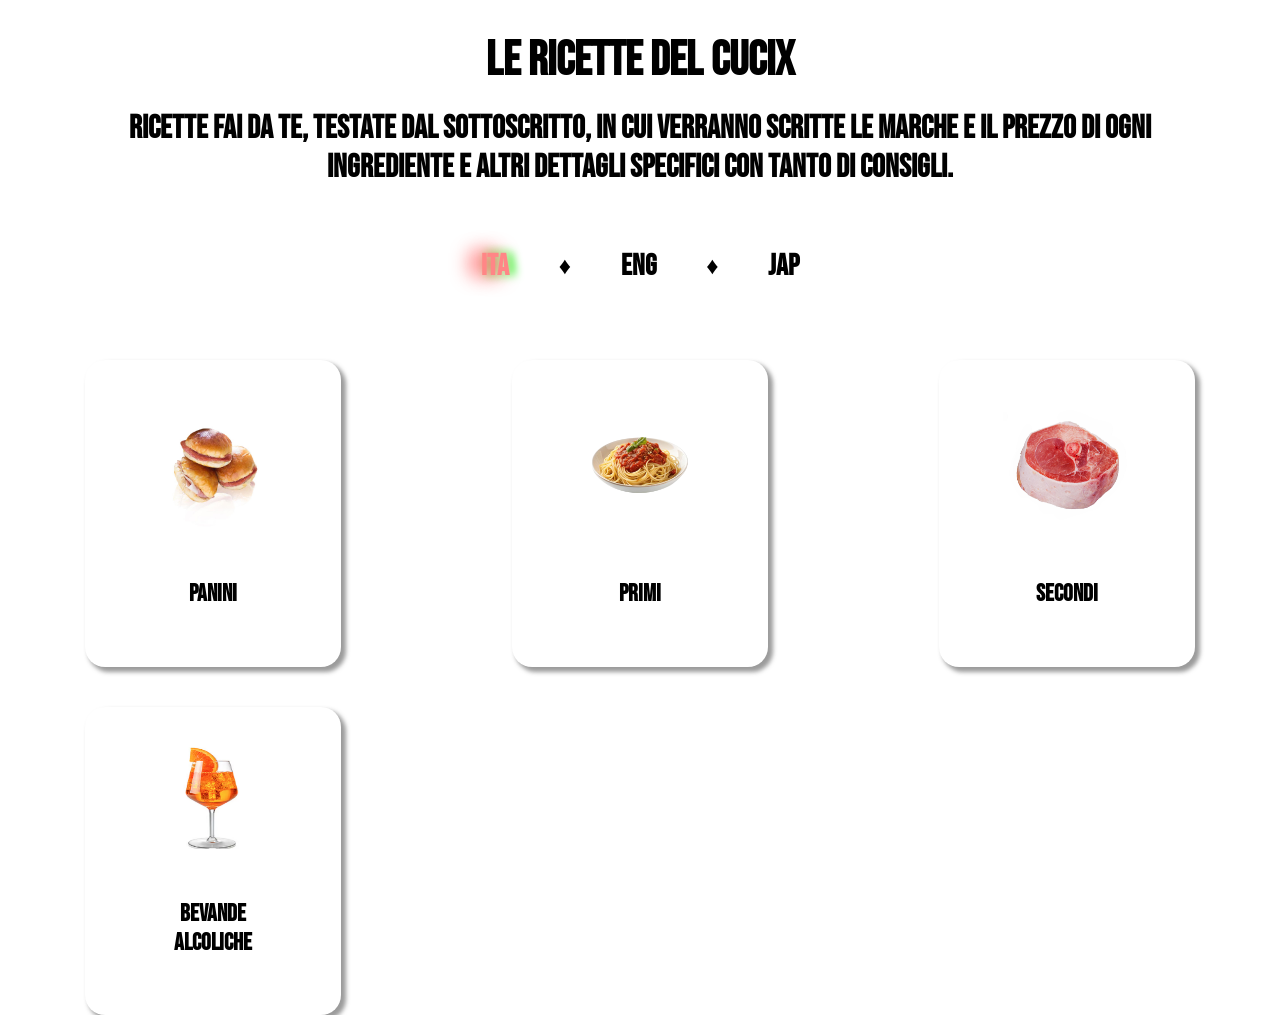
==== index.html @ 43d84c67 "first commit" ====
<!DOCTYPE html>
<html lang="en">
<head>
    <meta charset="UTF-8">
    <meta name="viewport" content="width=device-width, initial-scale=1.0">
    <title>Cucix's Recipes - Home</title>
    <link rel="stylesheet" href="style.css">
</head>
<body>
    <header>
        <h1 id="titolo-pagina" class="translate">Le ricette del Cucix</h1>
        <h2 id="desc-pagina" class="translate">Ricette fai da te, testate dal sottoscritto, in cui verranno scritte le marche e il prezzo di ogni ingrediente e altri dettagli specifici con tanto di consigli.</h2>
        <h2 id="container-language-selection">
            <span id="language-ITA" class="wave-animation-element language selected">ITA</span>
            <span class="wave-animation-element">&diams;</span>
            <span id="language-ENG" class="wave-animation-element language not-selected">ENG</span>
            <span class="wave-animation-element">&diams;</span>
            <span id="language-JAP" class="wave-animation-element language not-selected">JAP</span>
        </h2>
    </header>

    <main id="category-selection">
        <section class="category-single-container" id="panini">
            <img src="imgs/panini.jpg" alt="Panini">
            <h2 class="translate">PANINI</h2>
        </section>

        <section class="category-single-container" id="paste">
            <img src="imgs/spaghetti.png" alt="">
            <h2 class="translate">PRIMI</h2>
        </section>

        <section class="category-single-container" id="carne">
            <img src="imgs/carne.jpg" alt="">
            <h2 class="translate">SECONDI</h2>
        </section>

        <section class="category-single-container" id="bevande-alcoliche">
            <img src="imgs/spritz.avif" alt="">
            <h2 class="translate">BEVANDE ALCOLICHE</h2>
        </section>
    </main>

    <footer>

    </footer>
    <script src="scriptMain.js"></script>
</body>
</html>
---- style.css ----
@font-face {
    font-family: 'BebasNeue';
    src: url('font/BebasNeue.ttf') format('truetype');
}

:root {
    --theme: rgb(255,255,255);

    --ita: red;
}

body {
    height: 100vh;
    height: 100dvh;
    width: 100vw;
    background-color: var(--theme);
    text-align: center;
    font-family: 'BebasNeue';
    overflow-x: hidden;

    padding: 0;
    margin: 0;
}

header {
    width: 100%;

    display: flex;
    flex-direction: column;
    align-items: center;
}

#titolo-pagina {
    height: 2vh;
    height: 2dvh;
    font-size: clamp(2rem, 5vw, 3rem);
}

#desc-pagina {
    width: 90%;
    font-size: clamp(1.4rem, 3vw, 2rem);
}

#container-language-selection {
    width: 33%;
    max-width: 350px;
    min-width: 232px;

    display: flex;
    justify-content: space-between;
    align-items: center;
}

.language {
    cursor: pointer;
    font-size: clamp(1.7rem, 2.3vw, 2.4rem);
    padding: 16px;
    
    transition: transform 0.4s ease, text-shadow 1s ease;
}

.language:hover {
    transform: scale(1.1);
}

.language::selection {
    color: inherit;
    background-color: transparent;
}

#language-ITA.selected{
    color: rgb(255, 134, 134);

    text-shadow:
        -10px 0 20px rgb(255, 0, 0),
        0px 0 10px rgb(255, 255, 255),
        5px 0 10px rgb(0, 255, 0);
        
}

#language-ENG.selected{
    color: rgb(134, 160, 255);

    text-shadow:
        0px 0 10px rgba(255, 255, 255, 0.7),
        5px 0 10px rgba(254, 96, 96, 0.7);
}

#language-ENG.not-selected:hover{
    text-shadow:
        0px 0 10px rgba(255, 255, 255, 0.7),
        5px 0 10px rgba(254, 96, 96, 0.7);
}

#language-JAP.selected{
    color: rgb(255, 255, 255);

    text-shadow:
        0 0 10px rgb(255, 0, 0);
}

.not-selected {
    transition: transform 0.4s ease, text-shadow 1s ease;
}

#category-selection {
    display: grid;
    grid-template-columns: repeat(3, 1fr);
    place-items: center;
}

.category-single-container {
    margin-top: 40px;
    cursor: pointer;
    width: 60%;
    aspect-ratio: 5/6;
    display: flex;
    flex-direction: column;
    align-items: center;
    justify-content: center;
    border-radius: 20px;
    box-shadow: 4px 4px 4px 1px rgba(83, 82, 82, 0.581);

    transition: transform 0.5s ease, box-shadow 0.5s ease;
}

.category-single-container:hover {
    box-shadow: 8px 8px 8px 2px rgba(31, 31, 31, 0.871);

    transform: scale(1.1);
}

.category-single-container img{
    width: 40%;
    aspect-ratio: 1/1;
    margin-top: 32px;
}

.category-single-container h2{
    width: 30%;
    margin: 50px;
}

.category-single-container#bevande-alcoliche h2{
    width: 50%;
}

.category-single-container#panini img, .category-single-container#paste img, .category-single-container#carne img{
    width: 50%;
}
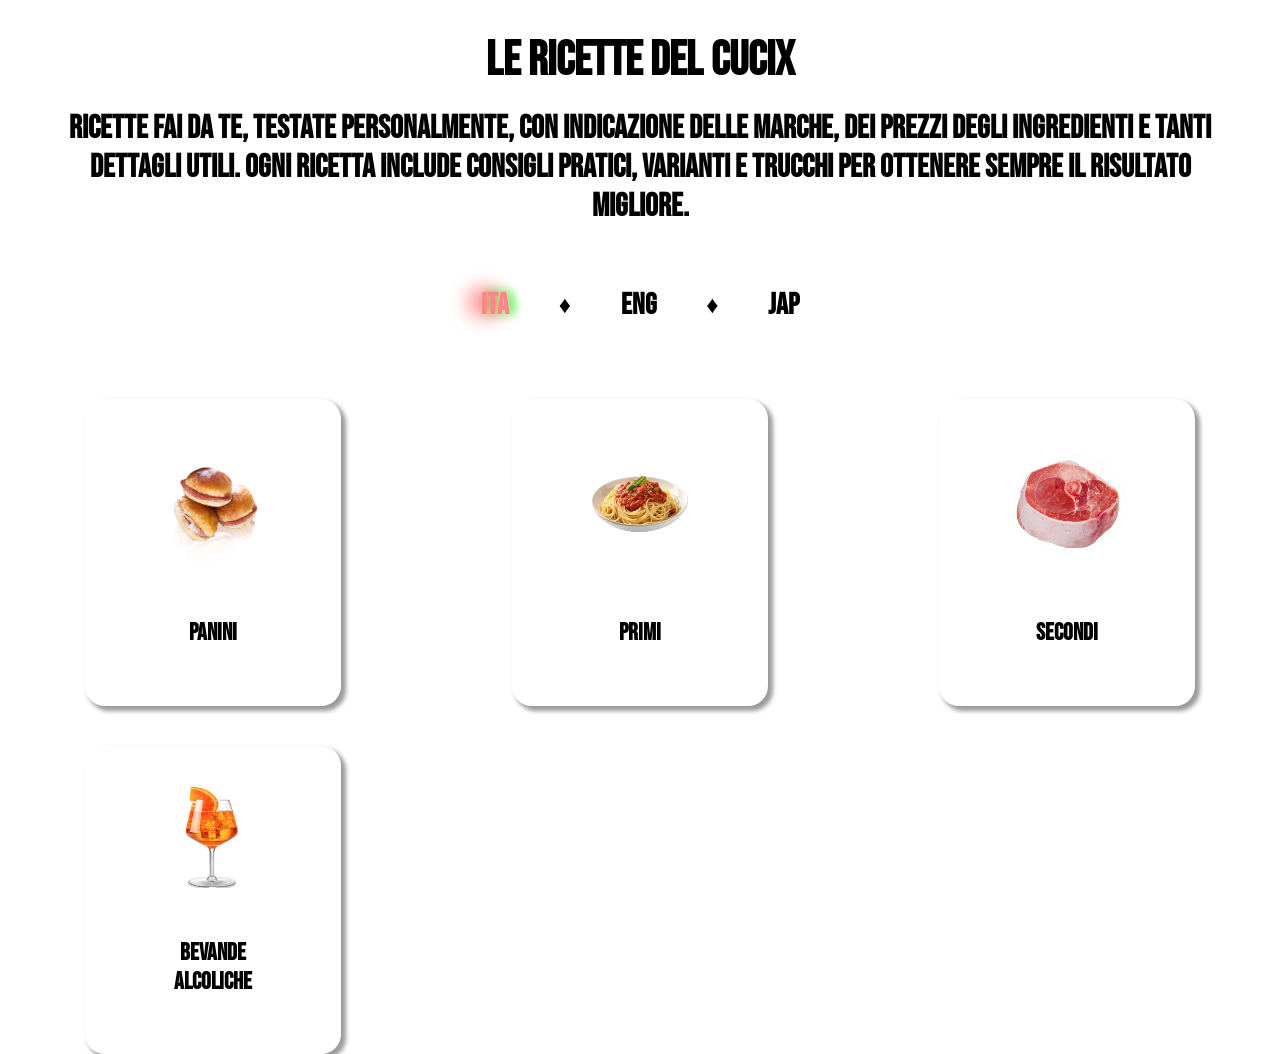
==== commit bc9ac858: "update mobilefriendly alpha" ====
--- a/index.html
+++ b/index.html
@@ -1,15 +1,15 @@
 <!DOCTYPE html>
-<html lang="en">
+<html lang="it">
 <head>
     <meta charset="UTF-8">
     <meta name="viewport" content="width=device-width, initial-scale=1.0">
-    <title>Cucix's Recipes - Home</title>
+    <title>Ricette del Cucix - Home</title>
     <link rel="stylesheet" href="style.css">
 </head>
 <body>
     <header>
         <h1 id="titolo-pagina" class="translate">Le ricette del Cucix</h1>
-        <h2 id="desc-pagina" class="translate">Ricette fai da te, testate dal sottoscritto, in cui verranno scritte le marche e il prezzo di ogni ingrediente e altri dettagli specifici con tanto di consigli.</h2>
+        <h2 id="desc-pagina" class="translate">Ricette fai da te, testate personalmente, con indicazione delle marche, dei prezzi degli ingredienti e tanti dettagli utili. Ogni ricetta include consigli pratici, varianti e trucchi per ottenere sempre il risultato migliore.</h2>
         <h2 id="container-language-selection">
             <span id="language-ITA" class="wave-animation-element language selected">ITA</span>
             <span class="wave-animation-element">&diams;</span>
@@ -45,5 +45,6 @@
 
     </footer>
     <script src="scriptMain.js"></script>
+    <script src="pageSystem.js"></script>
 </body>
 </html>
--- a/style.css
+++ b/style.css
@@ -5,8 +5,6 @@
 
 :root {
     --theme: rgb(255,255,255);
-
-    --ita: red;
 }
 
 body {
@@ -78,6 +76,13 @@
         
 }
 
+#language-ITA.not-selected:hover{
+    text-shadow:
+        -10px 0 20px rgb(255, 0, 0),
+        0px 0 10px rgb(255, 255, 255),
+        5px 0 10px rgb(0, 255, 0);
+}
+
 #language-ENG.selected{
     color: rgb(134, 160, 255);
 
@@ -98,6 +103,12 @@
     text-shadow:
         0 0 10px rgb(255, 0, 0);
 }
+
+#language-JAP.not-selected:hover{
+    text-shadow:
+        0 0 10px rgb(255, 0, 0);
+}
+
 
 .not-selected {
     transition: transform 0.4s ease, text-shadow 1s ease;
@@ -148,3 +159,45 @@
 .category-single-container#panini img, .category-single-container#paste img, .category-single-container#carne img{
     width: 50%;
 }
+
+@keyframes waveConfirmed {
+    0%   { transform: translateY(0); }
+    50%  { transform: translateY(-10px); }
+    100% { transform: translateY(0); }
+}
+
+.wave-animation-confirmed {
+    animation: waveConfirmed 1s ease;
+}
+
+
+#back-button {
+    cursor: pointer;
+    position: fixed;
+    display: flex;
+    align-items: center;
+    justify-content: center;
+    width: 8vw;
+    aspect-ratio: 1/1;
+    border: solid 2px black;
+    border-radius: 25px;
+    background-color: white;
+    margin: 20px 0 0 20px;
+    font-size: 3vw;
+    transition: transform 0.4s ease;
+}
+
+#back-button:hover {
+    transform: translateY(-6px);
+}
+
+@media (max-width: 770px) {
+    #category-selection {
+        grid-template-columns: repeat(2, 1fr);
+    }
+
+    .category-single-container {
+        margin-top: 60px;
+        width: 70%;
+    }
+}
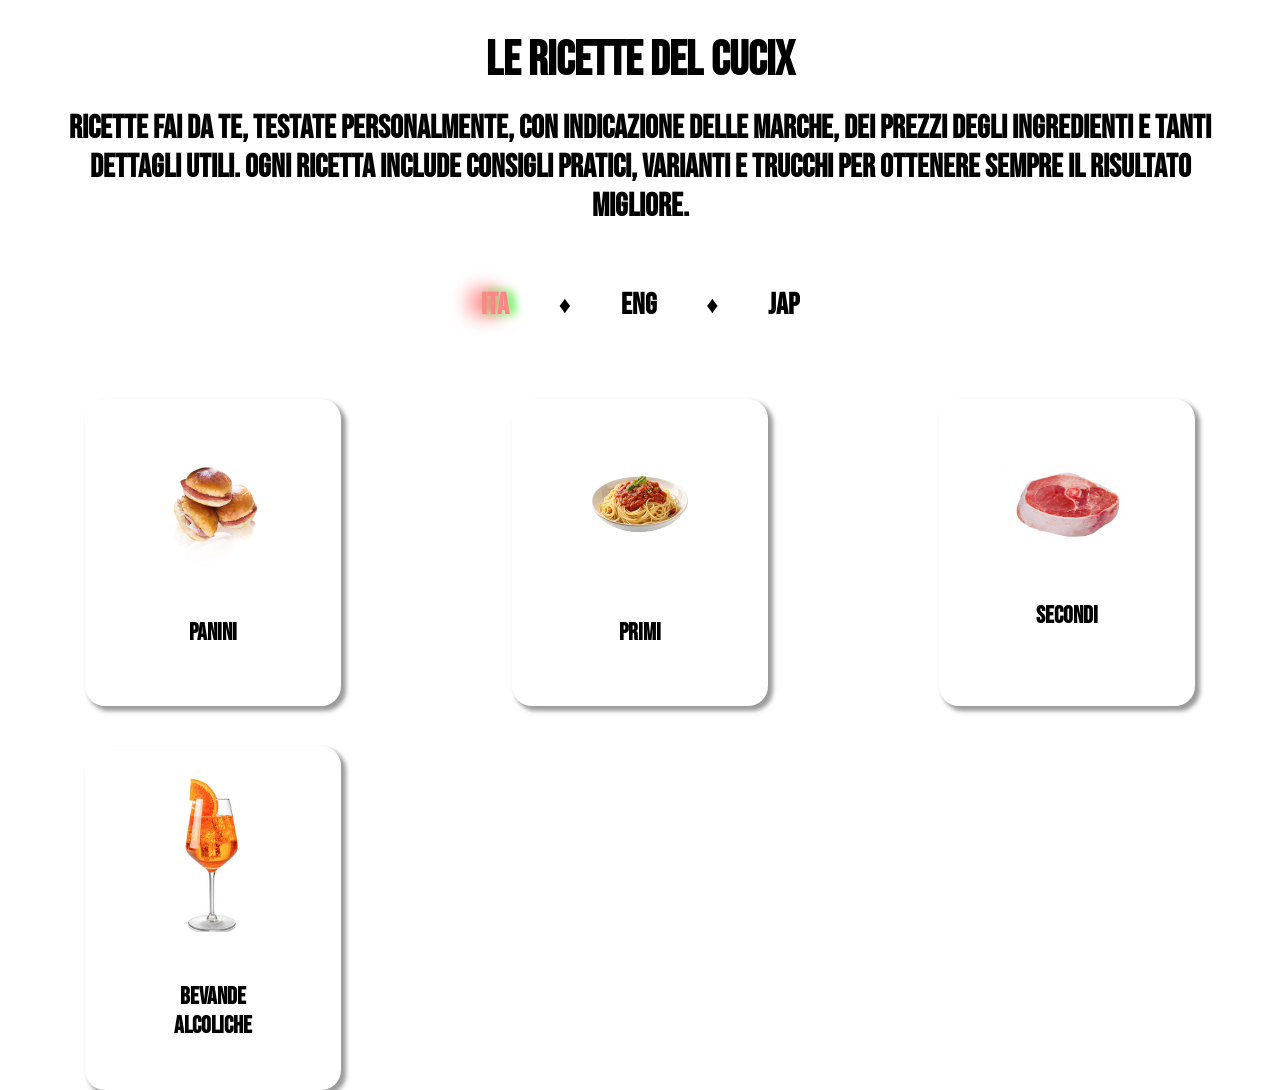
==== commit 1cf16309: "adjust photos" ====
--- a/index.html
+++ b/index.html
@@ -21,22 +21,22 @@
 
     <main id="category-selection">
         <section class="category-single-container" id="panini">
-            <img src="imgs/panini.jpg" alt="Panini">
+            <img id="img-panini" src="imgs/panini.jpg" alt="Panini">
             <h2 class="translate">PANINI</h2>
         </section>
 
         <section class="category-single-container" id="paste">
-            <img src="imgs/spaghetti.png" alt="">
+            <img id="img-spaghetti" src="imgs/spaghetti.png" alt="">
             <h2 class="translate">PRIMI</h2>
         </section>
 
         <section class="category-single-container" id="carne">
-            <img src="imgs/carne.jpg" alt="">
+            <img id="img-carne" src="imgs/carne.jpg" alt="">
             <h2 class="translate">SECONDI</h2>
         </section>
 
         <section class="category-single-container" id="bevande-alcoliche">
-            <img src="imgs/spritz.avif" alt="">
+            <img id="img-spritz" src="imgs/spritz.avif" alt="">
             <h2 class="translate">BEVANDE ALCOLICHE</h2>
         </section>
     </main>
--- a/style.css
+++ b/style.css
@@ -118,12 +118,14 @@
     display: grid;
     grid-template-columns: repeat(3, 1fr);
     place-items: center;
+    max-width: 1349px;
 }
 
 .category-single-container {
     margin-top: 40px;
     cursor: pointer;
     width: 60%;
+    max-width: 274px;
     aspect-ratio: 5/6;
     display: flex;
     flex-direction: column;
@@ -143,8 +145,19 @@
 
 .category-single-container img{
     width: 40%;
+    margin-top: 32px;
+}
+
+#img-panini, #img-spaghetti{
     aspect-ratio: 1/1;
-    margin-top: 32px;
+}
+
+#img-carne{
+    aspect-ratio: 2714/1960;
+}
+
+#img-spritz{
+    aspect-ratio: 300/450;
 }
 
 .category-single-container h2{
@@ -169,7 +182,6 @@
 .wave-animation-confirmed {
     animation: waveConfirmed 1s ease;
 }
-
 
 #back-button {
     cursor: pointer;
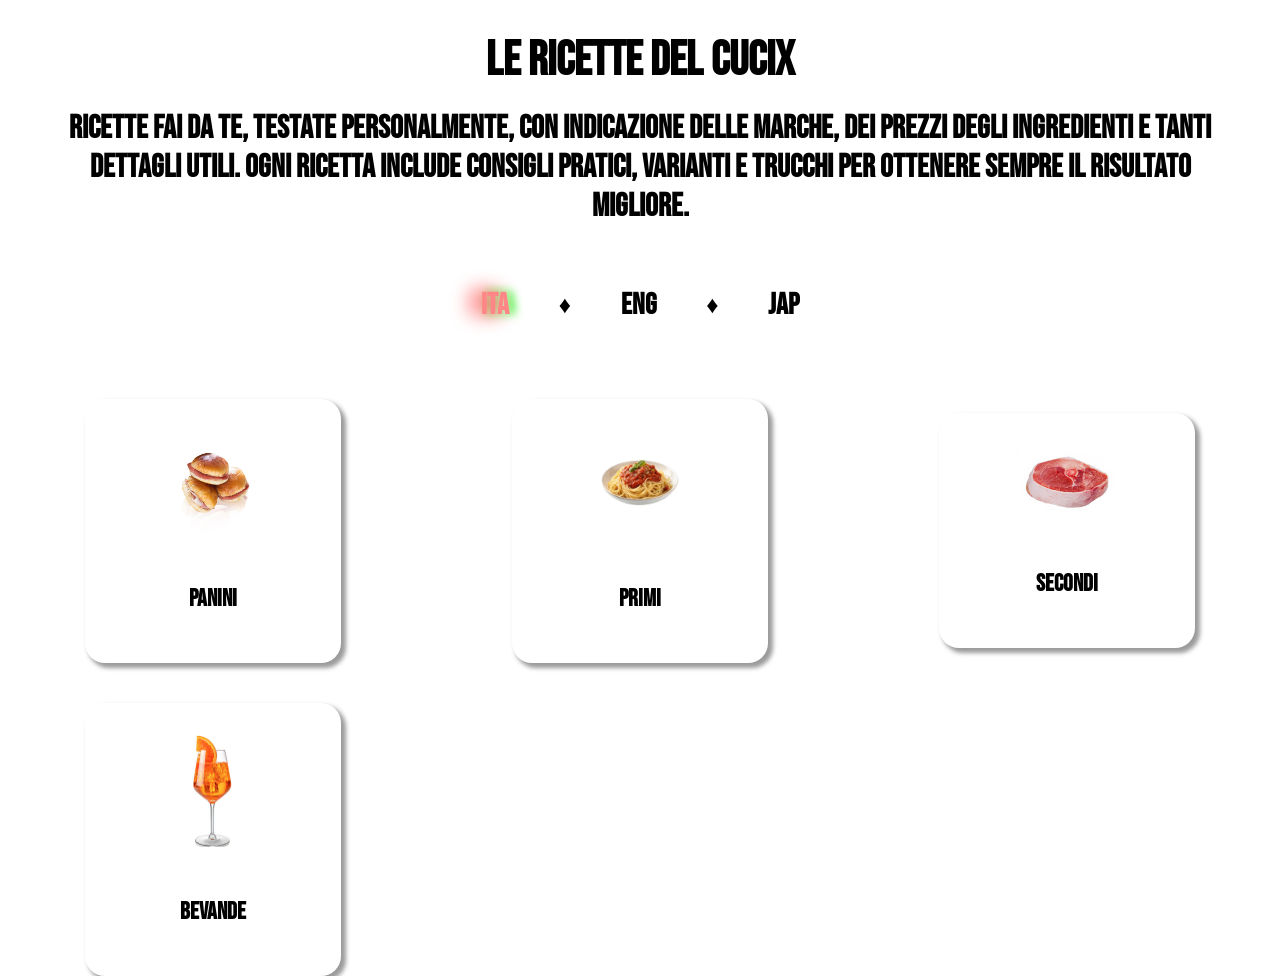
==== commit 38efcec6: "update mobilefriendly 0.7a" ====
--- a/index.html
+++ b/index.html
@@ -37,7 +37,7 @@
 
         <section class="category-single-container" id="bevande-alcoliche">
             <img id="img-spritz" src="imgs/spritz.avif" alt="">
-            <h2 class="translate">BEVANDE ALCOLICHE</h2>
+            <h2 class="translate">BEVANDE</h2>
         </section>
     </main>
 
--- a/style.css
+++ b/style.css
@@ -14,7 +14,6 @@
     background-color: var(--theme);
     text-align: center;
     font-family: 'BebasNeue';
-    overflow-x: hidden;
 
     padding: 0;
     margin: 0;
@@ -125,6 +124,7 @@
     margin-top: 40px;
     cursor: pointer;
     width: 60%;
+    max-height: 235px;
     max-width: 274px;
     aspect-ratio: 5/6;
     display: flex;
@@ -158,20 +158,15 @@
 
 #img-spritz{
     aspect-ratio: 300/450;
+    max-width: 75px;
 }
 
 .category-single-container h2{
-    width: 30%;
+    width: 100%;
     margin: 50px;
-}
-
-.category-single-container#bevande-alcoliche h2{
-    width: 50%;
-}
-
-.category-single-container#panini img, .category-single-container#paste img, .category-single-container#carne img{
-    width: 50%;
-}
+    font-size: clamp(1rem,3vw,1.5rem);
+}
+
 
 @keyframes waveConfirmed {
     0%   { transform: translateY(0); }
@@ -212,4 +207,23 @@
         margin-top: 60px;
         width: 70%;
     }
+}
+
+@media (max-width: 569px) {
+    .category-single-container {
+        max-height: 182px;
+    }
+
+    #titolo-pagina {
+        font-size: 1.4rem;
+    }
+
+    #desc-pagina {
+        font-size: 1rem;
+    }
+
+    .language{
+        font-size: 1.2rem;
+    }
+
 }
